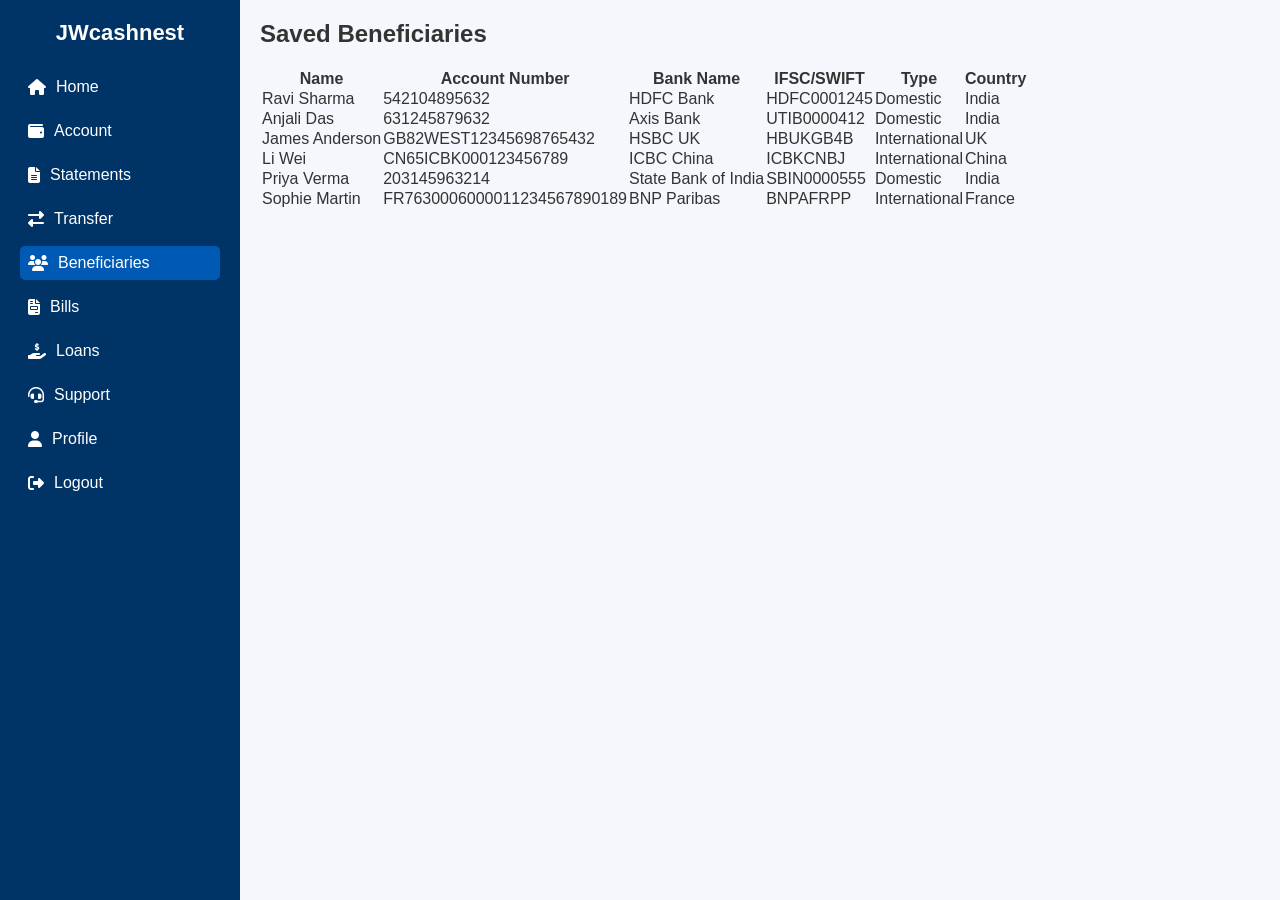
==== account.html @ bfa7bd61 "Add files via upload" ====
<!-- beneficiaries.html -->
<!DOCTYPE html>
<html lang="en">
<head>
  <meta charset="UTF-8">
  <meta name="viewport" content="width=device-width, initial-scale=1.0">
  <title>Beneficiaries - JWcashnest BANK</title>
  <link rel="stylesheet" href="style.css">
  <link rel="stylesheet" href="https://cdnjs.cloudflare.com/ajax/libs/font-awesome/6.5.0/css/all.min.css">
  <script defer src="script.js"></script>
</head>
<body>
  <div class="dashboard-container">
    <aside class="sidebar">
      <h2>JWcashnest</h2>
      <nav>
        <ul>
          <li><a href="home.html"><i class="fas fa-home"></i> Home</a></li>
          <li><a href="account.html"><i class="fas fa-wallet"></i> Account</a></li>
          <li><a href="statements.html"><i class="fas fa-file-alt"></i> Statements</a></li>
          <li><a href="transfer.html"><i class="fas fa-exchange-alt"></i> Transfer</a></li>
          <li class="active"><a href="beneficiaries.html"><i class="fas fa-users"></i> Beneficiaries</a></li>
          <li><a href="bills.html"><i class="fas fa-file-invoice"></i> Bills</a></li>
          <li><a href="loans.html"><i class="fas fa-hand-holding-usd"></i> Loans</a></li>
          <li><a href="support.html"><i class="fas fa-headset"></i> Support</a></li>
          <li><a href="profile.html"><i class="fas fa-user"></i> Profile</a></li>
          <li><a href="logout.html"><i class="fas fa-sign-out-alt"></i> Logout</a></li>
        </ul>
      </nav>
    </aside>

    <main class="main-content">
      <header class="top-bar">
        <h1>Saved Beneficiaries</h1>
      </header>

      <section class="beneficiaries-list">
        <table>
          <thead>
            <tr>
              <th>Name</th>
              <th>Account Number</th>
              <th>Bank Name</th>
              <th>IFSC/SWIFT</th>
              <th>Type</th>
              <th>Country</th>
            </tr>
          </thead>
          <tbody>
            <tr>
              <td>Ravi Sharma</td>
              <td>542104895632</td>
              <td>HDFC Bank</td>
              <td>HDFC0001245</td>
              <td>Domestic</td>
              <td>India</td>
            </tr>
            <tr>
              <td>Anjali Das</td>
              <td>631245879632</td>
              <td>Axis Bank</td>
              <td>UTIB0000412</td>
              <td>Domestic</td>
              <td>India</td>
            </tr>
            <tr>
              <td>James Anderson</td>
              <td>GB82WEST12345698765432</td>
              <td>HSBC UK</td>
              <td>HBUKGB4B</td>
              <td>International</td>
              <td>UK</td>
            </tr>
            <tr>
              <td>Li Wei</td>
              <td>CN65ICBK000123456789</td>
              <td>ICBC China</td>
              <td>ICBKCNBJ</td>
              <td>International</td>
              <td>China</td>
            </tr>
            <tr>
              <td>Priya Verma</td>
              <td>203145963214</td>
              <td>State Bank of India</td>
              <td>SBIN0000555</td>
              <td>Domestic</td>
              <td>India</td>
            </tr>
            <tr>
              <td>Sophie Martin</td>
              <td>FR7630006000011234567890189</td>
              <td>BNP Paribas</td>
              <td>BNPAFRPP</td>
              <td>International</td>
              <td>France</td>
            </tr>
          </tbody>
        </table>
      </section>
    </main>
  </div>
</body>
</html>
---- style.css ----
/* General Reset */
* {
  margin: 0;
  padding: 0;
  box-sizing: border-box;
  font-family: 'Segoe UI', Tahoma, Geneva, Verdana, sans-serif;
}

body {
  background-color: #f4f7fb;
  color: #333;
}

/* Sidebar Layout */
.dashboard-container {
  display: flex;
  min-height: 100vh;
}

.sidebar {
  width: 240px;
  background: #003366;
  color: #fff;
  padding: 20px;
  position: fixed;
  height: 100%;
}

.sidebar h2 {
  font-size: 22px;
  margin-bottom: 1.5rem;
  text-align: center;
}

.sidebar nav ul {
  list-style: none;
}

.sidebar nav ul li {
  margin: 10px 0;
}

.sidebar nav ul li a {
  color: #fff;
  text-decoration: none;
  display: flex;
  align-items: center;
  gap: 10px;
  padding: 8px;
  border-radius: 5px;
  transition: background 0.2s;
}

.sidebar nav ul li.active a,
.sidebar nav ul li a:hover {
  background-color: #0059b3;
}

.main-content {
  margin-left: 240px;
  padding: 20px;
  flex: 1;
}

.top-bar {
  margin-bottom: 20px;
}

.top-bar h1 {
  font-size: 24px;
}

/* Forms */
form {
  background: #fff;
  padding: 20px;
  border-radius: 8px;
  box-shadow: 0 0 5px rgba(0,0,0,0.1);
  max-width: 500px;
}

form label {
  display: block;
  margin: 10px 0 5px;
}

form input,
form select,
form textarea {
  width: 100%;
  padding: 10px;
  border: 1px solid #ccc;
  border-radius: 5px;
  margin-bottom: 15px;
}

form button {
  background-color: #003366;
  color: #fff;
  padding: 10px 20px;
  border: none;
  border-radius: 5px;
  cursor: pointer;
}

form button:hover {
  background-color: #0059b3;
}

/* Logout Page */
.logout-page {
  background: #eef4f9;
  display: flex;
  align-items: center;
  justify-content: center;
  height: 100vh;
  text-align: center;
}

.logout-box {
  background: #fff;
  padding: 40px;
  border-radius: 10px;
  box-shadow: 0 0 10px rgba(0,0,0,0.1);
}

.logout-box .btn {
  display: inline-block;
  margin-top: 20px;
  padding: 10px 20px;
  background: #003366;
  color: #fff;
  text-decoration: none;
  border-radius: 5px;
}

.logout-box .btn:hover {
  background: #0059b3;
}

/* Responsive */
@media screen and (max-width: 768px) {
  .dashboard-container {
    flex-direction: column;
  }
  .sidebar {
    width: 100%;
    height: auto;
    position: relative;
  }
  .main-content {
    margin-left: 0;
  }
}
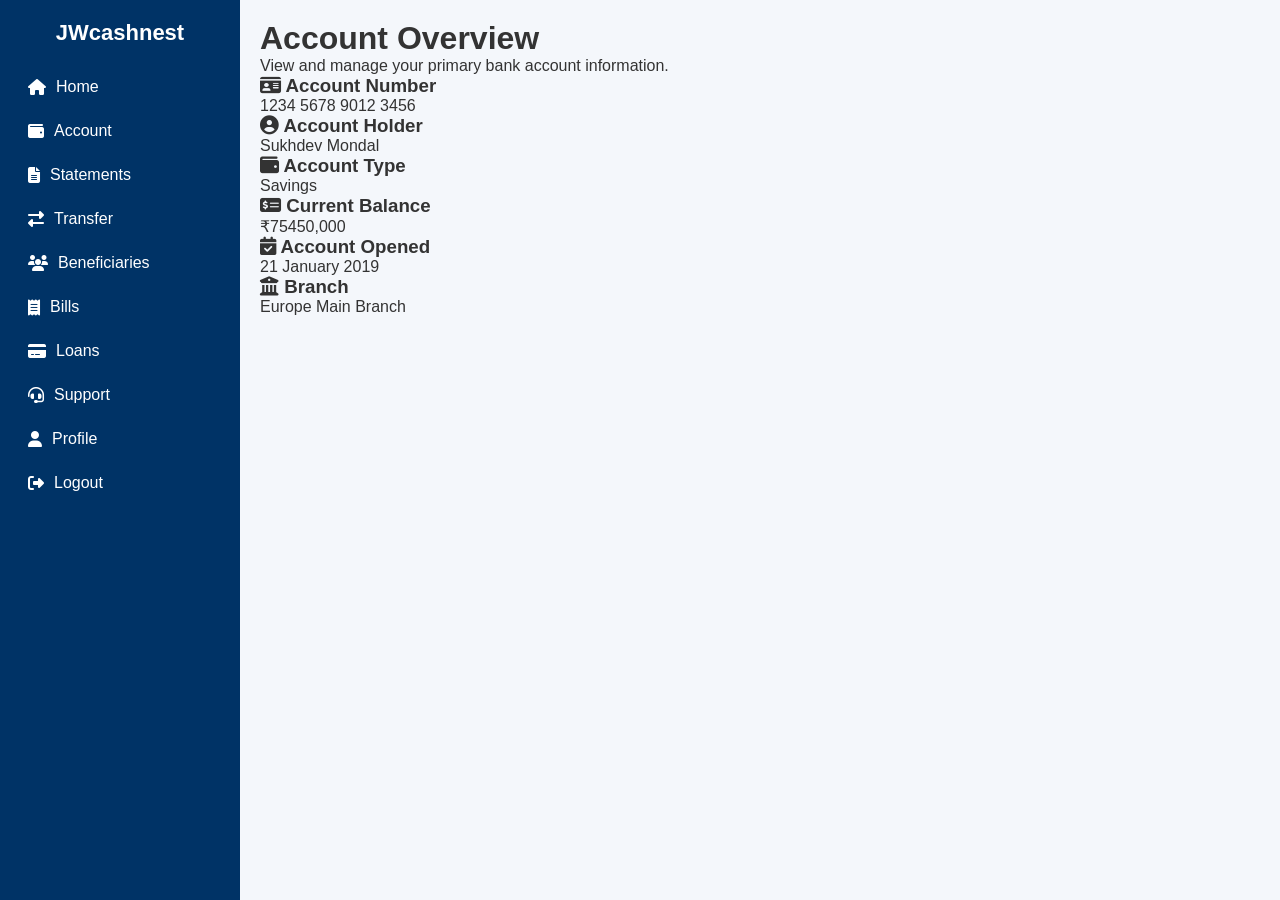
==== commit 3e23f02c: "Update account.html" ====
--- a/account.html
+++ b/account.html
@@ -1,104 +1,73 @@
-<!-- beneficiaries.html -->
 <!DOCTYPE html>
 <html lang="en">
 <head>
-  <meta charset="UTF-8">
-  <meta name="viewport" content="width=device-width, initial-scale=1.0">
-  <title>Beneficiaries - JWcashnest BANK</title>
-  <link rel="stylesheet" href="style.css">
-  <link rel="stylesheet" href="https://cdnjs.cloudflare.com/ajax/libs/font-awesome/6.5.0/css/all.min.css">
-  <script defer src="script.js"></script>
+  <meta charset="UTF-8" />
+  <meta name="viewport" content="width=device-width, initial-scale=1.0"/>
+  <title>Account - JWcashnest BANK</title>
+  <link rel="stylesheet" href="style.css" />
+  <link rel="stylesheet" href="https://cdnjs.cloudflare.com/ajax/libs/font-awesome/6.4.0/css/all.min.css" />
 </head>
 <body>
   <div class="dashboard-container">
-    <aside class="sidebar">
+    <!-- Sidebar -->
+    <div class="sidebar">
       <h2>JWcashnest</h2>
       <nav>
         <ul>
-          <li><a href="home.html"><i class="fas fa-home"></i> Home</a></li>
-          <li><a href="account.html"><i class="fas fa-wallet"></i> Account</a></li>
-          <li><a href="statements.html"><i class="fas fa-file-alt"></i> Statements</a></li>
-          <li><a href="transfer.html"><i class="fas fa-exchange-alt"></i> Transfer</a></li>
-          <li class="active"><a href="beneficiaries.html"><i class="fas fa-users"></i> Beneficiaries</a></li>
-          <li><a href="bills.html"><i class="fas fa-file-invoice"></i> Bills</a></li>
-          <li><a href="loans.html"><i class="fas fa-hand-holding-usd"></i> Loans</a></li>
-          <li><a href="support.html"><i class="fas fa-headset"></i> Support</a></li>
-          <li><a href="profile.html"><i class="fas fa-user"></i> Profile</a></li>
-          <li><a href="logout.html"><i class="fas fa-sign-out-alt"></i> Logout</a></li>
+          <li><a href="home.html"><i class="fa fa-home"></i> Home</a></li>
+          <li><a href="account.html" class="active"><i class="fa fa-wallet"></i> Account</a></li>
+          <li><a href="statements.html"><i class="fa fa-file-alt"></i> Statements</a></li>
+          <li><a href="transfer.html"><i class="fa fa-exchange-alt"></i> Transfer</a></li>
+          <li><a href="beneficiaries.html"><i class="fa fa-users"></i> Beneficiaries</a></li>
+          <li><a href="bills.html"><i class="fa fa-receipt"></i> Bills</a></li>
+          <li><a href="loans.html"><i class="fa fa-credit-card"></i> Loans</a></li>
+          <li><a href="support.html"><i class="fa fa-headset"></i> Support</a></li>
+          <li><a href="profile.html"><i class="fa fa-user"></i> Profile</a></li>
+          <li><a href="logout.html"><i class="fa fa-sign-out-alt"></i> Logout</a></li>
         </ul>
       </nav>
-    </aside>
+    </div>
 
-    <main class="main-content">
-      <header class="top-bar">
-        <h1>Saved Beneficiaries</h1>
-      </header>
+    <!-- Main Content -->
+    <div class="main-content">
+      <div class="header">
+        <h1>Account Overview</h1>
+        <p>View and manage your primary bank account information.</p>
+      </div>
 
-      <section class="beneficiaries-list">
-        <table>
-          <thead>
-            <tr>
-              <th>Name</th>
-              <th>Account Number</th>
-              <th>Bank Name</th>
-              <th>IFSC/SWIFT</th>
-              <th>Type</th>
-              <th>Country</th>
-            </tr>
-          </thead>
-          <tbody>
-            <tr>
-              <td>Ravi Sharma</td>
-              <td>542104895632</td>
-              <td>HDFC Bank</td>
-              <td>HDFC0001245</td>
-              <td>Domestic</td>
-              <td>India</td>
-            </tr>
-            <tr>
-              <td>Anjali Das</td>
-              <td>631245879632</td>
-              <td>Axis Bank</td>
-              <td>UTIB0000412</td>
-              <td>Domestic</td>
-              <td>India</td>
-            </tr>
-            <tr>
-              <td>James Anderson</td>
-              <td>GB82WEST12345698765432</td>
-              <td>HSBC UK</td>
-              <td>HBUKGB4B</td>
-              <td>International</td>
-              <td>UK</td>
-            </tr>
-            <tr>
-              <td>Li Wei</td>
-              <td>CN65ICBK000123456789</td>
-              <td>ICBC China</td>
-              <td>ICBKCNBJ</td>
-              <td>International</td>
-              <td>China</td>
-            </tr>
-            <tr>
-              <td>Priya Verma</td>
-              <td>203145963214</td>
-              <td>State Bank of India</td>
-              <td>SBIN0000555</td>
-              <td>Domestic</td>
-              <td>India</td>
-            </tr>
-            <tr>
-              <td>Sophie Martin</td>
-              <td>FR7630006000011234567890189</td>
-              <td>BNP Paribas</td>
-              <td>BNPAFRPP</td>
-              <td>International</td>
-              <td>France</td>
-            </tr>
-          </tbody>
-        </table>
-      </section>
-    </main>
+      <div class="card-grid">
+        <div class="card">
+          <h3><i class="fa fa-id-card"></i> Account Number</h3>
+          <p>1234 5678 9012 3456</p>
+        </div>
+
+        <div class="card">
+          <h3><i class="fa fa-user-circle"></i> Account Holder</h3>
+          <p>Sukhdev Mondal</p>
+        </div>
+
+        <div class="card">
+          <h3><i class="fa fa-wallet"></i> Account Type</h3>
+          <p>Savings</p>
+        </div>
+
+        <div class="card">
+          <h3><i class="fa fa-money-check-alt"></i> Current Balance</h3>
+          <p>₹75450,000</p>
+        </div>
+
+        <div class="card">
+          <h3><i class="fa fa-calendar-check"></i> Account Opened</h3>
+          <p>21 January 2019</p>
+        </div>
+
+        <div class="card">
+          <h3><i class="fa fa-bank"></i> Branch</h3>
+          <p>Europe Main Branch</p>
+        </div>
+      </div>
+    </div>
   </div>
 </body>
 </html>
+
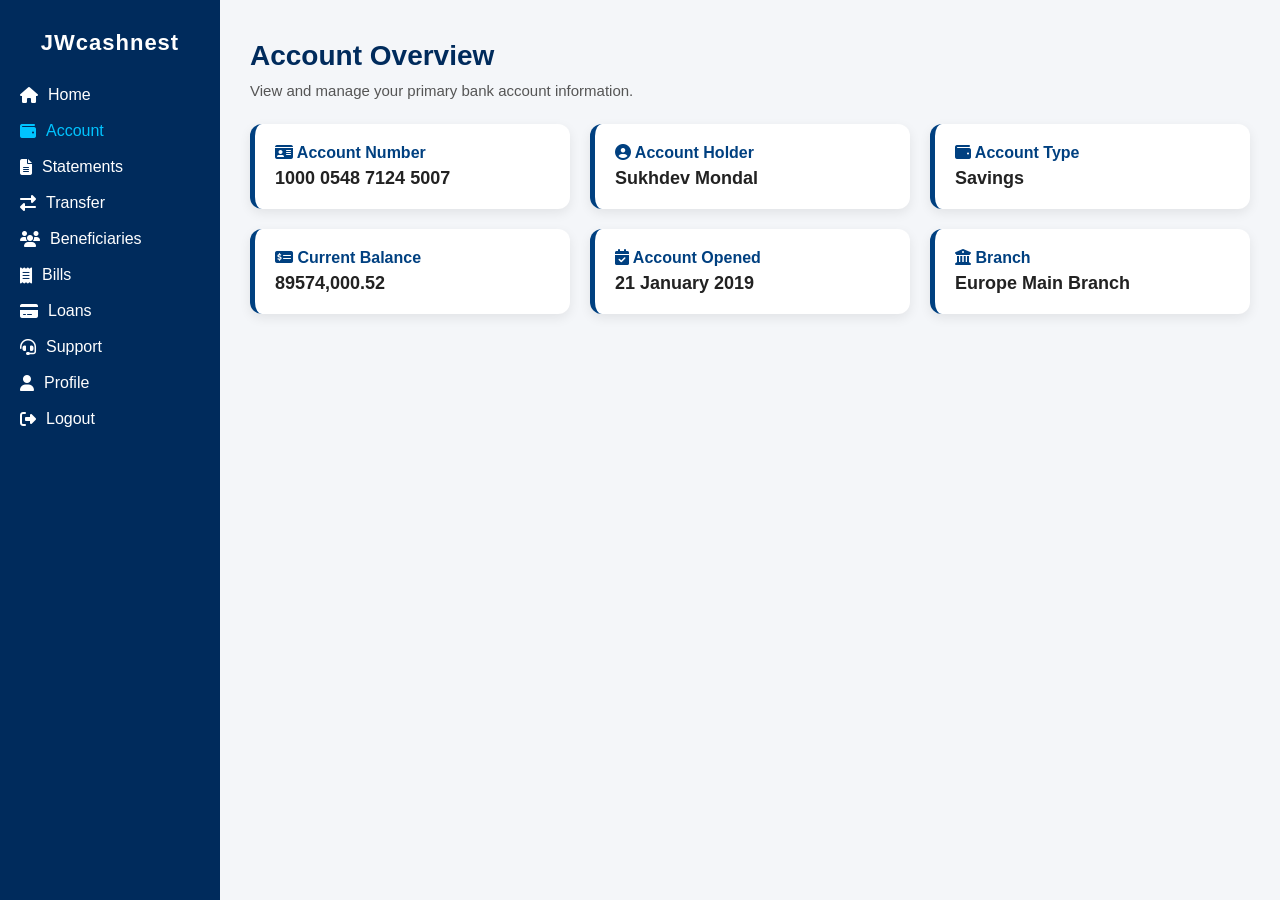
==== commit 3953ead5: "Update account.html" ====
--- a/account.html
+++ b/account.html
@@ -38,7 +38,7 @@
       <div class="card-grid">
         <div class="card">
           <h3><i class="fa fa-id-card"></i> Account Number</h3>
-          <p>1234 5678 9012 3456</p>
+          <p> 1000 0548 7124 5007 </p>
         </div>
 
         <div class="card">
@@ -53,7 +53,7 @@
 
         <div class="card">
           <h3><i class="fa fa-money-check-alt"></i> Current Balance</h3>
-          <p>₹75450,000</p>
+          <p> 89574,000.52 </p>
         </div>
 
         <div class="card">
--- a/style.css
+++ b/style.css
@@ -1,154 +1,145 @@
-/* General Reset */
+/* Reset some default styling */
 * {
   margin: 0;
   padding: 0;
   box-sizing: border-box;
-  font-family: 'Segoe UI', Tahoma, Geneva, Verdana, sans-serif;
 }
 
 body {
-  background-color: #f4f7fb;
+  font-family: 'Segoe UI', Tahoma, Geneva, Verdana, sans-serif;
+  background-color: #f4f6f9;
   color: #333;
 }
 
-/* Sidebar Layout */
+/* Container layout */
 .dashboard-container {
   display: flex;
   min-height: 100vh;
 }
 
+/* Sidebar */
 .sidebar {
-  width: 240px;
-  background: #003366;
+  width: 220px;
+  background-color: #002b5c;
   color: #fff;
-  padding: 20px;
+  padding: 30px 20px;
   position: fixed;
-  height: 100%;
+  top: 0;
+  bottom: 0;
+  left: 0;
 }
 
 .sidebar h2 {
   font-size: 22px;
-  margin-bottom: 1.5rem;
+  margin-bottom: 30px;
   text-align: center;
+  letter-spacing: 1px;
 }
 
 .sidebar nav ul {
-  list-style: none;
+  list-style-type: none;
 }
 
 .sidebar nav ul li {
-  margin: 10px 0;
+  margin: 18px 0;
 }
 
 .sidebar nav ul li a {
   color: #fff;
   text-decoration: none;
+  font-size: 16px;
   display: flex;
   align-items: center;
-  gap: 10px;
-  padding: 8px;
-  border-radius: 5px;
-  transition: background 0.2s;
+  transition: 0.3s ease;
 }
 
-.sidebar nav ul li.active a,
-.sidebar nav ul li a:hover {
-  background-color: #0059b3;
+.sidebar nav ul li a i {
+  margin-right: 10px;
 }
 
-.main-content {
-  margin-left: 240px;
-  padding: 20px;
-  flex: 1;
+.sidebar nav ul li a:hover,
+.sidebar nav ul li a.active {
+  color: #00c4ff;
 }
 
-.top-bar {
-  margin-bottom: 20px;
+/* Main content */
+.main-content {
+  margin-left: 220px;
+  padding: 40px 30px;
+  width: 100%;
 }
 
-.top-bar h1 {
-  font-size: 24px;
+.header h1 {
+  font-size: 28px;
+  color: #002b5c;
+  margin-bottom: 10px;
 }
 
-/* Forms */
-form {
-  background: #fff;
-  padding: 20px;
-  border-radius: 8px;
-  box-shadow: 0 0 5px rgba(0,0,0,0.1);
-  max-width: 500px;
+.header p {
+  color: #555;
+  font-size: 15px;
+  margin-bottom: 25px;
 }
 
-form label {
-  display: block;
-  margin: 10px 0 5px;
+/* Cards layout */
+.card-grid {
+  display: grid;
+  grid-template-columns: repeat(auto-fit, minmax(240px, 1fr));
+  gap: 20px;
 }
 
-form input,
-form select,
-form textarea {
-  width: 100%;
-  padding: 10px;
-  border: 1px solid #ccc;
-  border-radius: 5px;
-  margin-bottom: 15px;
+.card {
+  background-color: #fff;
+  border-left: 5px solid #004080;
+  border-radius: 12px;
+  padding: 20px;
+  box-shadow: 0 4px 12px rgba(0, 0, 0, 0.08);
+  transition: transform 0.2s ease;
 }
 
-form button {
-  background-color: #003366;
-  color: #fff;
-  padding: 10px 20px;
-  border: none;
-  border-radius: 5px;
-  cursor: pointer;
+.card:hover {
+  transform: translateY(-4px);
 }
 
-form button:hover {
-  background-color: #0059b3;
+.card h3 {
+  font-size: 16px;
+  margin-bottom: 6px;
+  color: #004080;
 }
 
-/* Logout Page */
-.logout-page {
-  background: #eef4f9;
-  display: flex;
-  align-items: center;
-  justify-content: center;
-  height: 100vh;
-  text-align: center;
+.card p {
+  font-size: 18px;
+  font-weight: bold;
+  color: #222;
 }
 
-.logout-box {
-  background: #fff;
-  padding: 40px;
-  border-radius: 10px;
-  box-shadow: 0 0 10px rgba(0,0,0,0.1);
+/* Toggle Eye Icon */
+.balance-toggle {
+  cursor: pointer;
+  margin-left: 10px;
+  color: #555;
+  transition: color 0.2s;
 }
 
-.logout-box .btn {
-  display: inline-block;
-  margin-top: 20px;
-  padding: 10px 20px;
-  background: #003366;
-  color: #fff;
-  text-decoration: none;
-  border-radius: 5px;
+.balance-toggle:hover {
+  color: #004080;
 }
 
-.logout-box .btn:hover {
-  background: #0059b3;
+/* Responsive adjustments */
+@media (max-width: 768px) {
+  .sidebar {
+    position: relative;
+    width: 100%;
+    height: auto;
+  }
+
+  .main-content {
+    margin-left: 0;
+    padding: 20px;
+  }
+
+  .card-grid {
+    grid-template-columns: 1fr;
+  }
 }
 
-/* Responsive */
-@media screen and (max-width: 768px) {
-  .dashboard-container {
-    flex-direction: column;
-  }
-  .sidebar {
-    width: 100%;
-    height: auto;
-    position: relative;
-  }
-  .main-content {
-    margin-left: 0;
-  }
-}
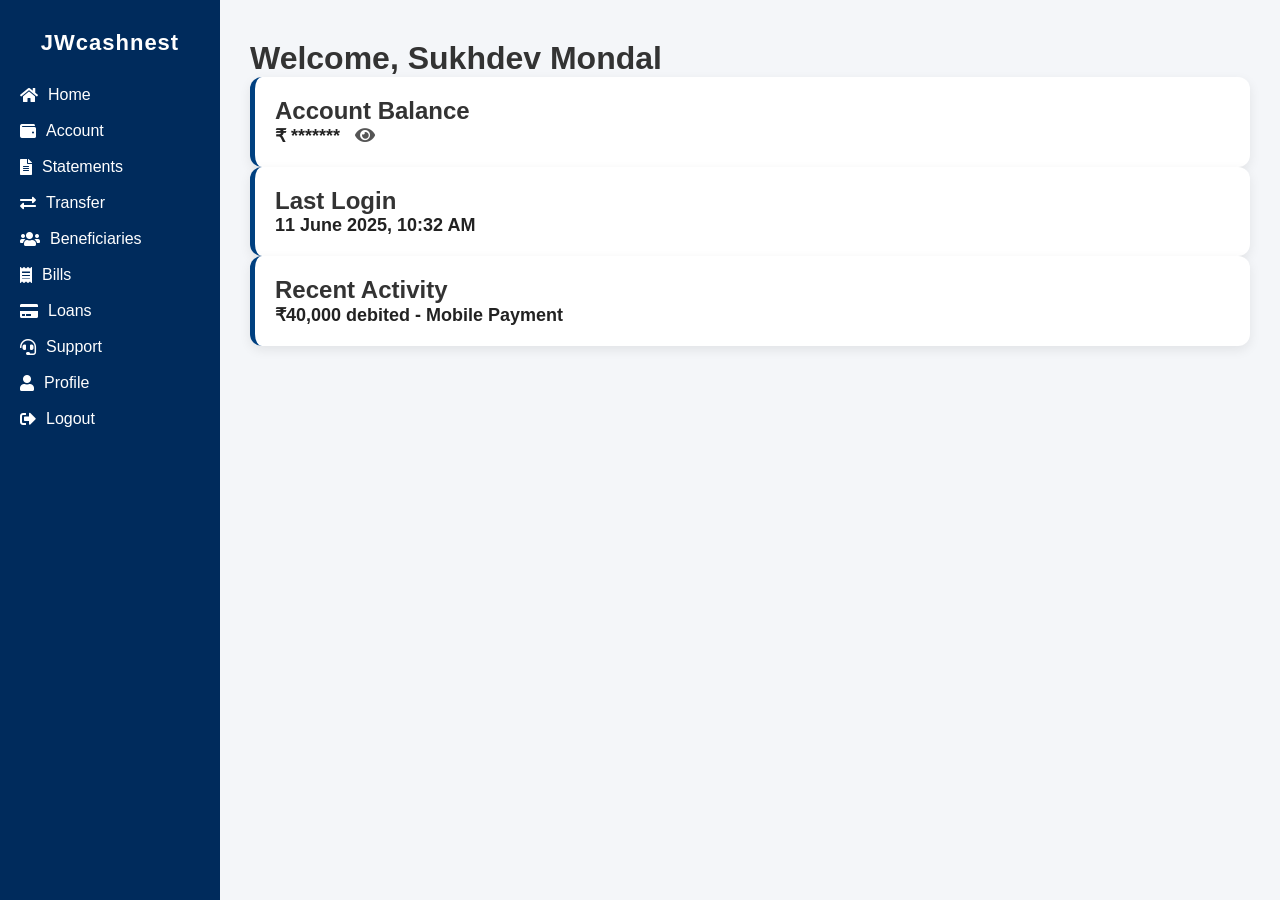
==== commit 53d9f8fc: "Update account.html" ====
--- a/account.html
+++ b/account.html
@@ -2,10 +2,11 @@
 <html lang="en">
 <head>
   <meta charset="UTF-8" />
-  <meta name="viewport" content="width=device-width, initial-scale=1.0"/>
-  <title>Account - JWcashnest BANK</title>
+  <meta name="viewport" content="width=device-width, initial-scale=1.0" />
+  <title>Dashboard - JWcashnest BANK</title>
   <link rel="stylesheet" href="style.css" />
-  <link rel="stylesheet" href="https://cdnjs.cloudflare.com/ajax/libs/font-awesome/6.4.0/css/all.min.css" />
+  <script defer src="script.js"></script>
+  <link rel="stylesheet" href="https://cdnjs.cloudflare.com/ajax/libs/font-awesome/5.15.4/css/all.min.css" />
 </head>
 <body>
   <div class="dashboard-container">
@@ -15,7 +16,7 @@
       <nav>
         <ul>
           <li><a href="home.html"><i class="fa fa-home"></i> Home</a></li>
-          <li><a href="account.html" class="active"><i class="fa fa-wallet"></i> Account</a></li>
+          <li><a href="account.html"><i class="fa fa-wallet"></i> Account</a></li>
           <li><a href="statements.html"><i class="fa fa-file-alt"></i> Statements</a></li>
           <li><a href="transfer.html"><i class="fa fa-exchange-alt"></i> Transfer</a></li>
           <li><a href="beneficiaries.html"><i class="fa fa-users"></i> Beneficiaries</a></li>
@@ -28,42 +29,30 @@
       </nav>
     </div>
 
-    <!-- Main Content -->
+    <!-- Main Dashboard -->
     <div class="main-content">
-      <div class="header">
-        <h1>Account Overview</h1>
-        <p>View and manage your primary bank account information.</p>
-      </div>
+      <h1>Welcome, Sukhdev Mondal</h1>
 
-      <div class="card-grid">
-        <div class="card">
-          <h3><i class="fa fa-id-card"></i> Account Number</h3>
-          <p> 1000 0548 7124 5007 </p>
+      <div class="card-container">
+        <!-- Account Balance -->
+        <div class="card balance-card">
+          <h2>Account Balance</h2>
+          <p class="balance-amount">
+            <span id="balance-text">₹ *******</span>
+            <i class="fas fa-eye balance-toggle" id="toggle-balance" title="Show/Hide Balance"></i>
+          </p>
         </div>
 
-        <div class="card">
-          <h3><i class="fa fa-user-circle"></i> Account Holder</h3>
-          <p>Sukhdev Mondal</p>
+        <!-- Last Login -->
+        <div class="card info-card">
+          <h2>Last Login</h2>
+          <p>11 June 2025, 10:32 AM</p>
         </div>
 
-        <div class="card">
-          <h3><i class="fa fa-wallet"></i> Account Type</h3>
-          <p>Savings</p>
-        </div>
-
-        <div class="card">
-          <h3><i class="fa fa-money-check-alt"></i> Current Balance</h3>
-          <p> 89574,000.52 </p>
-        </div>
-
-        <div class="card">
-          <h3><i class="fa fa-calendar-check"></i> Account Opened</h3>
-          <p>21 January 2019</p>
-        </div>
-
-        <div class="card">
-          <h3><i class="fa fa-bank"></i> Branch</h3>
-          <p>Europe Main Branch</p>
+        <!-- Recent Activity -->
+        <div class="card info-card">
+          <h2>Recent Activity</h2>
+          <p>₹40,000 debited - Mobile Payment</p>
         </div>
       </div>
     </div>
@@ -71,3 +60,4 @@
 </body>
 </html>
 
+
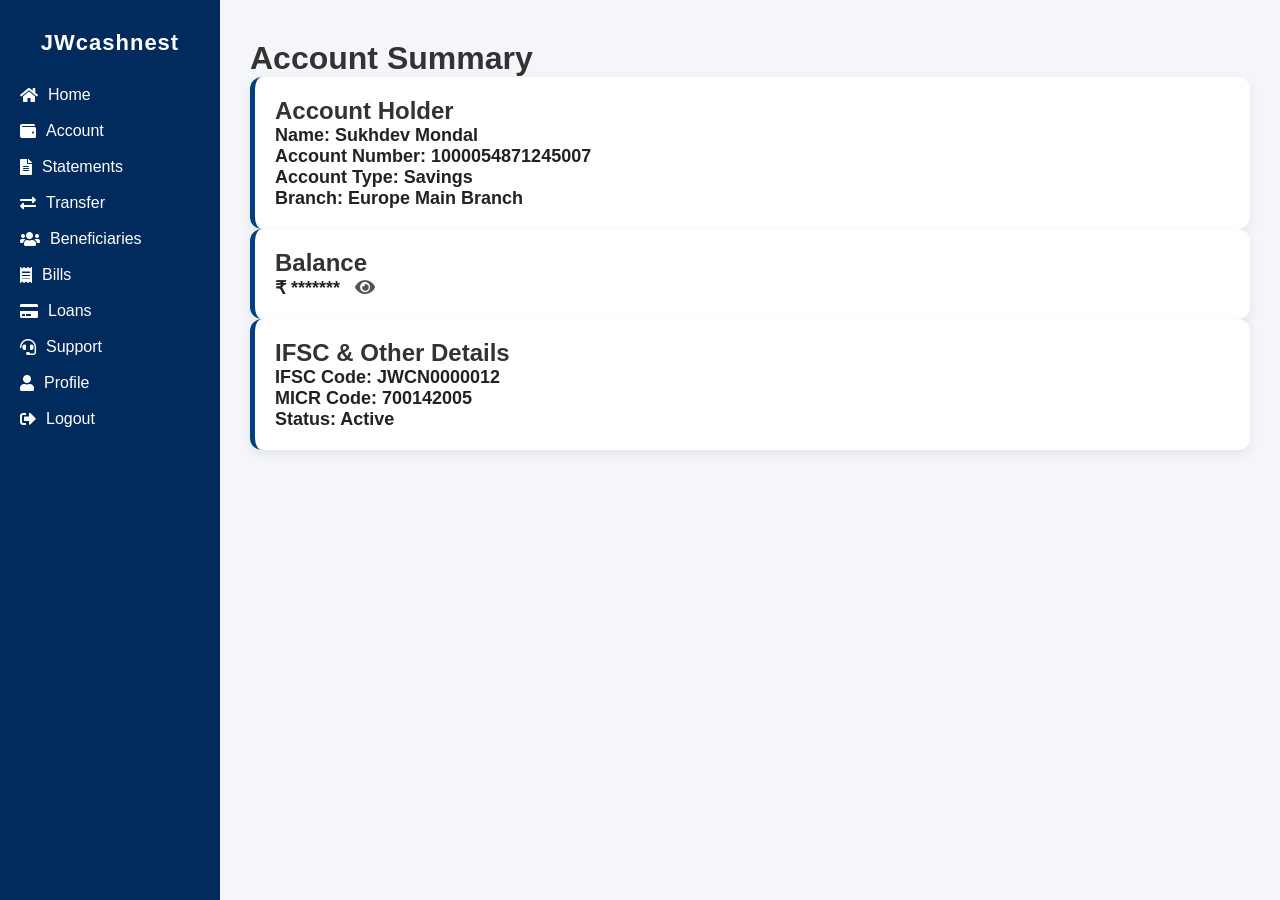
==== commit b68985e2: "Update account.html" ====
--- a/account.html
+++ b/account.html
@@ -1,9 +1,10 @@
+<!-- account.html -->
 <!DOCTYPE html>
 <html lang="en">
 <head>
   <meta charset="UTF-8" />
   <meta name="viewport" content="width=device-width, initial-scale=1.0" />
-  <title>Dashboard - JWcashnest BANK</title>
+  <title>Account Summary - JWcashnest BANK</title>
   <link rel="stylesheet" href="style.css" />
   <script defer src="script.js"></script>
   <link rel="stylesheet" href="https://cdnjs.cloudflare.com/ajax/libs/font-awesome/5.15.4/css/all.min.css" />
@@ -16,7 +17,7 @@
       <nav>
         <ul>
           <li><a href="home.html"><i class="fa fa-home"></i> Home</a></li>
-          <li><a href="account.html"><i class="fa fa-wallet"></i> Account</a></li>
+          <li class="active"><a href="account.html"><i class="fa fa-wallet"></i> Account</a></li>
           <li><a href="statements.html"><i class="fa fa-file-alt"></i> Statements</a></li>
           <li><a href="transfer.html"><i class="fa fa-exchange-alt"></i> Transfer</a></li>
           <li><a href="beneficiaries.html"><i class="fa fa-users"></i> Beneficiaries</a></li>
@@ -29,30 +30,30 @@
       </nav>
     </div>
 
-    <!-- Main Dashboard -->
+    <!-- Main Content -->
     <div class="main-content">
-      <h1>Welcome, Sukhdev Mondal</h1>
+      <h1>Account Summary</h1>
+      <div class="card-container">
+        <div class="card account-details">
+          <h2>Account Holder</h2>
+          <p><strong>Name:</strong> Sukhdev Mondal</p>
+          <p><strong>Account Number:</strong> 1000054871245007</p>
+          <p><strong>Account Type:</strong> Savings</p>
+          <p><strong>Branch:</strong> Europe Main Branch</p>
+        </div>
 
-      <div class="card-container">
-        <!-- Account Balance -->
-        <div class="card balance-card">
-          <h2>Account Balance</h2>
-          <p class="balance-amount">
-            <span id="balance-text">₹ *******</span>
-            <i class="fas fa-eye balance-toggle" id="toggle-balance" title="Show/Hide Balance"></i>
+        <div class="card account-balance">
+          <h2>Balance</h2>
+          <p><span id="account-balance">₹ *******</span>
+            <i class="fas fa-eye balance-toggle" id="toggle-account-balance" title="Show/Hide Balance"></i>
           </p>
         </div>
 
-        <!-- Last Login -->
-        <div class="card info-card">
-          <h2>Last Login</h2>
-          <p>11 June 2025, 10:32 AM</p>
-        </div>
-
-        <!-- Recent Activity -->
-        <div class="card info-card">
-          <h2>Recent Activity</h2>
-          <p>₹40,000 debited - Mobile Payment</p>
+        <div class="card">
+          <h2>IFSC & Other Details</h2>
+          <p><strong>IFSC Code:</strong> JWCN0000012</p>
+          <p><strong>MICR Code:</strong> 700142005</p>
+          <p><strong>Status:</strong> Active</p>
         </div>
       </div>
     </div>
@@ -61,3 +62,4 @@
 </html>
 
 
+
